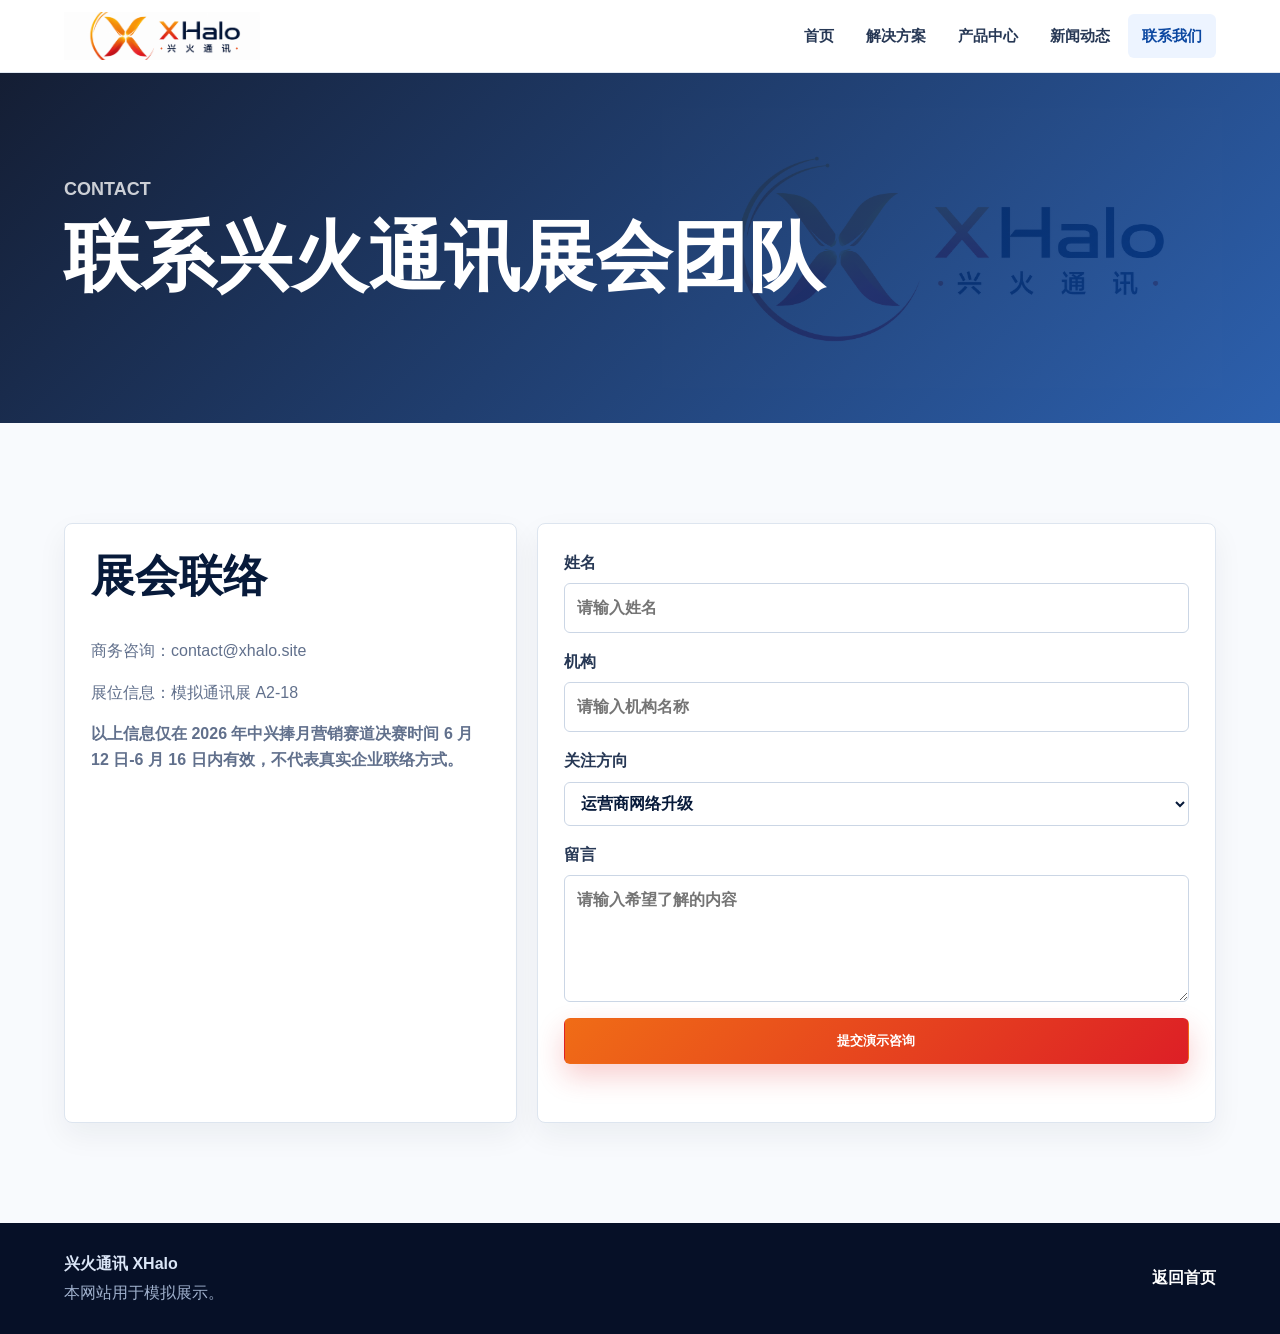
==== contact.html @ 293cfbe5 "Initial commit with Vercel configuration" ====
<!doctype html>
<html lang="zh-CN">
  <head>
    <meta charset="UTF-8" />
    <meta name="viewport" content="width=device-width, initial-scale=1.0" />
    <title>联系我们 | 兴火通讯 XHalo</title>
    <link rel="stylesheet" href="styles.css" />
  </head>
  <body>
    <header class="site-header">
      <a class="brand" href="index.html"><img src="assets/xhalo-logo.png" alt="兴火通讯 XHalo" /></a>
      <button class="nav-toggle" type="button" aria-label="打开导航" aria-expanded="false"><span></span><span></span><span></span></button>
      <nav class="site-nav" aria-label="主导航">
        <a href="index.html">首页</a>
        <a href="solutions.html">解决方案</a>
        <a href="products.html">产品中心</a>
        <a href="news.html">新闻动态</a>
        <a href="contact.html" aria-current="page">联系我们</a>
      </nav>
    </header>

    <main>
      <section class="page-hero">
        <p class="eyebrow">CONTACT</p>
        <h1>联系兴火通讯展会团队</h1>
      </section>

      <section class="section contact-layout">
        <div class="contact-panel">
          <h2>展会联络</h2>
          <p>商务咨询：contact@xhalo.site</p>
          <p>展位信息：模拟通讯展 A2-18</p>
          <p class="disclaimer">以上信息仅在 2026 年中兴捧月营销赛道决赛时间 6 月 12 日-6 月 16 日内有效，不代表真实企业联络方式。</p>
        </div>
        <form class="contact-form" id="demoForm">
          <label>
            姓名
            <input name="name" type="text" placeholder="请输入姓名" required />
          </label>
          <label>
            机构
            <input name="org" type="text" placeholder="请输入机构名称" required />
          </label>
          <label>
            关注方向
            <select name="interest">
              <option>运营商网络升级</option>
              <option>云网融合</option>
              <option>行业专网</option>
              <option>智能运维</option>
              <option>绿色低碳网络</option>
            </select>
          </label>
          <label>
            留言
            <textarea name="message" rows="4" placeholder="请输入希望了解的内容"></textarea>
          </label>
          <button class="btn primary" type="submit">提交演示咨询</button>
          <p class="form-note" role="status" aria-live="polite"></p>
        </form>
      </section>
    </main>

    <footer class="site-footer">
      <div><strong>兴火通讯 XHalo</strong><p>本网站用于模拟展示。</p></div>
      <a href="index.html">返回首页</a>
    </footer>
    <script src="app.js"></script>
  </body>
</html>
---- styles.css ----
:root {
  --ink: #071a3a;
  --muted: #61708c;
  --line: #dde5ef;
  --panel: #ffffff;
  --soft: #f4f7fb;
  --accent: #f06c16;
  --accent-red: #dd1f26;
  --blue: #0b47a1;
  --deep: #061027;
  --shadow: 0 24px 70px rgba(7, 26, 58, 0.14);
}

* {
  box-sizing: border-box;
}

body {
  margin: 0;
  color: var(--ink);
  background: #f8fafd;
  font-family: Inter, "PingFang SC", "Microsoft YaHei", Arial, sans-serif;
  line-height: 1.6;
}

a {
  color: inherit;
  text-decoration: none;
}

.site-header {
  position: sticky;
  top: 0;
  z-index: 10;
  display: flex;
  align-items: center;
  justify-content: space-between;
  min-height: 72px;
  padding: 12px clamp(20px, 5vw, 72px);
  background: rgba(255, 255, 255, 0.92);
  border-bottom: 1px solid rgba(221, 229, 239, 0.86);
  backdrop-filter: blur(16px);
}

.brand {
  display: flex;
  align-items: center;
  width: 196px;
  height: 48px;
  overflow: hidden;
}

.brand img {
  width: 100%;
  height: auto;
  display: block;
}

.site-nav {
  display: flex;
  align-items: center;
  gap: 4px;
}

.site-nav a {
  padding: 10px 14px;
  border-radius: 6px;
  color: #273855;
  font-size: 15px;
  font-weight: 600;
}

.site-nav a:hover,
.site-nav a[aria-current="page"] {
  color: var(--blue);
  background: #edf4ff;
}

.nav-toggle {
  display: none;
  width: 42px;
  height: 42px;
  border: 1px solid var(--line);
  border-radius: 6px;
  background: #fff;
}

.nav-toggle span {
  display: block;
  width: 18px;
  height: 2px;
  margin: 4px auto;
  background: var(--ink);
}

.news-hero-carousel {
  position: relative;
  min-height: calc(100vh - 72px);
  overflow: hidden;
  background: var(--deep);
}

.news-hero-track {
  display: flex;
  width: 300%;
  min-height: calc(100vh - 72px);
  transform: translateX(0);
  transition: transform 700ms ease;
}

.news-hero-slide {
  position: relative;
  flex: 0 0 100vw;
  min-height: calc(100vh - 72px);
  display: flex;
  align-items: flex-end;
  padding: clamp(84px, 12vw, 160px) clamp(20px, 5vw, 72px);
  color: #fff;
  overflow: hidden;
}

.news-hero-slide img {
  position: absolute;
  inset: 0;
  width: 100%;
  height: 100%;
  object-fit: cover;
  transform: scale(1.02);
}

.news-hero-slide::after {
  content: "";
  position: absolute;
  inset: 0;
  background:
    linear-gradient(90deg, rgba(6, 16, 39, 0.9) 0%, rgba(6, 16, 39, 0.65) 42%, rgba(6, 16, 39, 0.18) 100%),
    linear-gradient(180deg, rgba(6, 16, 39, 0.05), rgba(6, 16, 39, 0.48));
}

.news-hero-copy {
  position: relative;
  z-index: 1;
  max-width: 880px;
}

.news-hero-copy time {
  display: inline-flex;
  margin-bottom: 16px;
  color: #ffb547;
  font-weight: 900;
}

.news-hero-copy h1 {
  max-width: 920px;
  margin-bottom: 20px;
  font-size: clamp(38px, 5.8vw, 76px);
  line-height: 1.08;
}

.news-hero-copy p {
  max-width: 720px;
  margin-bottom: 30px;
  color: rgba(255, 255, 255, 0.82);
  font-size: 19px;
}

.news-hero-dots {
  position: absolute;
  left: clamp(20px, 5vw, 72px);
  bottom: 34px;
  display: flex;
  gap: 9px;
  z-index: 2;
}

.news-hero-dots button {
  width: 34px;
  height: 3px;
  padding: 0;
  border: 0;
  border-radius: 999px;
  background: rgba(255, 255, 255, 0.36);
  cursor: pointer;
  transition: background 180ms ease, width 180ms ease;
}

.news-hero-dots button.is-active {
  width: 46px;
  background: #ffb547;
}

.news-hero-dots button:focus-visible {
  outline: 2px solid #fff;
  outline-offset: 5px;
}

.hero {
  display: grid;
  grid-template-columns: minmax(0, 1.02fr) minmax(360px, 0.98fr);
  align-items: center;
  gap: clamp(28px, 5vw, 80px);
  min-height: calc(100vh - 72px);
  padding: clamp(48px, 8vw, 108px) clamp(20px, 5vw, 72px) 80px;
  background:
    radial-gradient(circle at 18% 18%, rgba(240, 108, 22, 0.12), transparent 26%),
    linear-gradient(135deg, #ffffff 0%, #eef5ff 54%, #f8fafd 100%);
}

.eyebrow {
  margin: 0 0 12px;
  color: var(--accent);
  font-size: 13px;
  font-weight: 800;
  letter-spacing: 0;
}

h1,
h2,
h3,
p {
  margin-top: 0;
}

.hero h1,
.page-hero h1 {
  max-width: 860px;
  margin-bottom: 22px;
  font-size: clamp(38px, 6vw, 76px);
  line-height: 1.08;
  letter-spacing: 0;
}

.hero-lede,
.page-hero p,
.intro-band p {
  max-width: 760px;
  color: var(--muted);
  font-size: 18px;
}

.hero-actions {
  display: flex;
  flex-wrap: wrap;
  gap: 14px;
  margin-top: 32px;
}

.btn {
  display: inline-flex;
  align-items: center;
  justify-content: center;
  min-height: 46px;
  padding: 12px 20px;
  border: 1px solid transparent;
  border-radius: 6px;
  font-weight: 800;
}

.btn.primary {
  color: #fff;
  background: linear-gradient(135deg, var(--accent), var(--accent-red));
  box-shadow: 0 12px 28px rgba(221, 31, 38, 0.22);
}

.btn.secondary {
  color: var(--blue);
  background: #fff;
  border-color: #bfd2ed;
}

.hero-visual {
  position: relative;
  min-height: 480px;
  border-radius: 8px;
  background:
    linear-gradient(135deg, rgba(6, 16, 39, 0.94), rgba(10, 52, 113, 0.9)),
    url("assets/xhalo-logo.png") center 68% / 92% auto no-repeat;
  box-shadow: var(--shadow);
  overflow: hidden;
}

.hero-visual::before {
  content: "";
  position: absolute;
  inset: 0;
  background-image:
    linear-gradient(rgba(255, 255, 255, 0.08) 1px, transparent 1px),
    linear-gradient(90deg, rgba(255, 255, 255, 0.08) 1px, transparent 1px);
  background-size: 42px 42px;
  mask-image: linear-gradient(180deg, black, transparent 76%);
}

.orbit {
  position: absolute;
  border: 1px solid rgba(255, 255, 255, 0.26);
  border-radius: 999px;
}

.orbit-one {
  inset: 54px;
}

.orbit-two {
  inset: 112px 70px 92px 70px;
}

.core-node {
  position: absolute;
  left: 50%;
  top: 50%;
  display: grid;
  place-items: center;
  width: 188px;
  height: 188px;
  transform: translate(-50%, -50%);
  border-radius: 50%;
  color: #fff;
  text-align: center;
  background: radial-gradient(circle at 36% 28%, #ffb547, #f06c16 45%, #bd1423 100%);
  box-shadow: 0 0 42px rgba(240, 108, 22, 0.45);
}

.core-node span {
  display: block;
  font-size: 34px;
  font-weight: 900;
  line-height: 1;
}

.core-node strong {
  display: block;
  max-width: 120px;
  font-size: 12px;
}

.signal-card {
  position: absolute;
  padding: 10px 14px;
  border: 1px solid rgba(255, 255, 255, 0.18);
  border-radius: 6px;
  color: #fff;
  background: rgba(255, 255, 255, 0.12);
  backdrop-filter: blur(10px);
  font-weight: 800;
}

.signal-card.top {
  top: 70px;
  left: 42px;
}

.signal-card.right {
  right: 34px;
  top: 45%;
}

.signal-card.bottom {
  left: 58px;
  bottom: 58px;
}

.section {
  padding: clamp(56px, 8vw, 100px) clamp(20px, 5vw, 72px);
}

.intro-band {
  display: grid;
  grid-template-columns: 0.9fr 1.1fr;
  gap: 32px;
  background: #fff;
  border-block: 1px solid var(--line);
}

.section-heading {
  max-width: 820px;
  margin-bottom: 34px;
}

.section-heading h2,
.intro-band h2,
.contact-panel h2 {
  font-size: clamp(28px, 4vw, 44px);
  line-height: 1.18;
}

.capability-grid,
.news-grid {
  display: grid;
  grid-template-columns: repeat(3, minmax(0, 1fr));
  gap: 18px;
}

.capability-grid article,
.news-grid article,
.contact-panel,
.contact-form {
  padding: 26px;
  border: 1px solid var(--line);
  border-radius: 8px;
  background: var(--panel);
  box-shadow: 0 12px 30px rgba(7, 26, 58, 0.06);
}

.capability-grid span {
  color: var(--accent);
  font-weight: 900;
}

.capability-grid h3,
.news-grid h2 {
  margin: 14px 0 10px;
  font-size: 22px;
}

.capability-grid p,
.news-grid p,
.solution-list p,
.product-row,
.contact-panel p {
  color: var(--muted);
}

.dark-section {
  color: #fff;
  background: linear-gradient(135deg, var(--deep), #092d62);
}

.dark-section .eyebrow,
.dark-section .disclaimer {
  color: #ffb547;
}

.proof-grid {
  display: grid;
  grid-template-columns: repeat(3, minmax(0, 1fr));
  gap: 18px;
  margin-bottom: 26px;
}

.proof-grid div {
  padding: 24px;
  border: 1px solid rgba(255, 255, 255, 0.14);
  border-radius: 8px;
  background: rgba(255, 255, 255, 0.08);
}

.proof-grid strong {
  display: block;
  font-size: 42px;
}

.page-hero {
  padding: clamp(56px, 8vw, 108px) clamp(20px, 5vw, 72px);
  background:
    linear-gradient(135deg, rgba(6, 16, 39, 0.94), rgba(11, 71, 161, 0.86)),
    url("assets/xhalo-logo.png") right 8% center / min(560px, 70vw) auto no-repeat;
  color: #fff;
}

.page-hero p {
  color: rgba(255, 255, 255, 0.78);
}

.solution-list {
  display: grid;
  gap: 18px;
}

.solution-list article {
  display: grid;
  grid-template-columns: 92px 1fr;
  gap: 24px;
  padding: 28px;
  border: 1px solid var(--line);
  border-radius: 8px;
  background: #fff;
}

.solution-index {
  color: var(--accent);
  font-size: 32px;
  font-weight: 900;
}

.product-table {
  display: grid;
  gap: 10px;
}

.product-row {
  display: grid;
  grid-template-columns: 0.72fr 1.2fr 1fr;
  gap: 18px;
  align-items: center;
  padding: 18px 20px;
  border: 1px solid var(--line);
  border-radius: 8px;
  background: #fff;
}

.product-row span:first-child {
  color: var(--ink);
  font-weight: 900;
}

.header-row {
  color: #fff;
  background: var(--deep);
  border-color: var(--deep);
  font-weight: 900;
}

.news-grid time {
  display: block;
  margin-top: 18px;
  color: var(--accent);
  font-weight: 900;
}

.news-grid img {
  width: 100%;
  aspect-ratio: 16 / 9;
  display: block;
  object-fit: cover;
  border-radius: 6px;
}

.contact-layout {
  display: grid;
  grid-template-columns: 0.8fr 1.2fr;
  gap: 20px;
}

.contact-form {
  display: grid;
  gap: 16px;
}

.contact-form label {
  display: grid;
  gap: 8px;
  color: #273855;
  font-weight: 800;
}

.contact-form input,
.contact-form select,
.contact-form textarea {
  width: 100%;
  min-height: 44px;
  padding: 11px 12px;
  border: 1px solid #cbd6e5;
  border-radius: 6px;
  color: var(--ink);
  font: inherit;
  background: #fff;
}

.contact-form textarea {
  resize: vertical;
}

.form-note,
.disclaimer {
  color: var(--accent-red);
  font-weight: 700;
}

.site-footer {
  display: flex;
  align-items: center;
  justify-content: space-between;
  gap: 20px;
  padding: 28px clamp(20px, 5vw, 72px);
  color: #dbe6f7;
  background: var(--deep);
}

.site-footer p {
  margin: 4px 0 0;
  color: #9fb0cc;
}

.site-footer a {
  color: #fff;
  font-weight: 900;
}

@media (max-width: 900px) {
  .site-header {
    min-height: 66px;
  }

  .brand {
    width: 154px;
  }

  .nav-toggle {
    display: block;
  }

  .site-nav {
    position: absolute;
    left: 16px;
    right: 16px;
    top: 72px;
    display: none;
    flex-direction: column;
    align-items: stretch;
    padding: 12px;
    border: 1px solid var(--line);
    border-radius: 8px;
    background: #fff;
    box-shadow: var(--shadow);
  }

  .site-nav.is-open {
    display: flex;
  }

  .hero,
  .intro-band,
  .contact-layout {
    grid-template-columns: 1fr;
  }

  .hero {
    min-height: auto;
  }

  .hero-visual {
    min-height: 380px;
  }

  .capability-grid,
  .news-grid,
  .proof-grid {
    grid-template-columns: 1fr;
  }

  .product-row {
    grid-template-columns: 1fr;
  }
}

@media (max-width: 560px) {
  .hero h1,
  .page-hero h1 {
    font-size: 36px;
  }

  .hero-visual {
    min-height: 320px;
  }

  .core-node {
    width: 146px;
    height: 146px;
  }

  .signal-card.right {
    right: 18px;
  }

  .solution-list article {
    grid-template-columns: 1fr;
  }

  .site-footer {
    align-items: flex-start;
    flex-direction: column;
  }
}

.site-header {
  flex-wrap: wrap;
}

.mega-menu {
  position: absolute;
  left: clamp(20px, 5vw, 72px);
  right: clamp(20px, 5vw, 72px);
  top: calc(100% - 1px);
  display: none;
  color: var(--ink);
}

.mega-menu.is-open {
  display: block;
}

.mega-panel {
  display: grid;
  grid-template-columns: minmax(230px, 0.28fr) 1fr;
  gap: 26px;
  max-height: min(72vh, 620px);
  padding: 26px;
  border: 1px solid rgba(203, 214, 229, 0.96);
  border-radius: 0 0 8px 8px;
  background: rgba(255, 255, 255, 0.98);
  box-shadow: 0 26px 70px rgba(7, 26, 58, 0.18);
  overflow: auto;
}

.mega-lead {
  padding: 22px;
  border-radius: 8px;
  color: #fff;
  background:
    linear-gradient(145deg, rgba(6, 16, 39, 0.92), rgba(11, 71, 161, 0.84)),
    url("assets/hero-network.png") center / cover no-repeat;
}

.mega-lead .eyebrow {
  color: #ffb547;
}

.mega-lead h2 {
  margin-bottom: 14px;
  font-size: 25px;
  line-height: 1.18;
}

.mega-lead p {
  margin-bottom: 0;
  color: rgba(255, 255, 255, 0.78);
}

.mega-grid {
  display: grid;
  grid-template-columns: repeat(3, minmax(0, 1fr));
  gap: 18px 26px;
}

.mega-column {
  min-width: 0;
}

.mega-column h3,
.mega-subgroup h4 {
  margin: 0 0 8px;
  color: var(--ink);
  font-size: 16px;
  line-height: 1.25;
}

.mega-subgroup h4 {
  margin-top: 16px;
  color: var(--blue);
  font-size: 14px;
}

.mega-column ul {
  display: grid;
  gap: 5px;
  margin: 0;
  padding: 0;
  list-style: none;
}

.mega-column li {
  color: #52627e;
  font-size: 14px;
  line-height: 1.45;
}

.mega-column li::before {
  content: "";
  display: inline-block;
  width: 5px;
  height: 5px;
  margin-right: 8px;
  border-radius: 50%;
  background: var(--accent);
  vertical-align: middle;
}

.mega-column .muted-item {
  color: #94a0b5;
}

.hero-visual {
  isolation: isolate;
  background: var(--deep);
}

.hero-visual img {
  position: absolute;
  inset: 0;
  width: 100%;
  height: 100%;
  object-fit: cover;
  filter: saturate(1.05) contrast(1.02);
}

.hero-visual::after {
  content: "";
  position: absolute;
  inset: 0;
  z-index: 1;
  background:
    linear-gradient(180deg, rgba(6, 16, 39, 0.05), rgba(6, 16, 39, 0.58)),
    radial-gradient(circle at 72% 26%, rgba(240, 108, 22, 0.28), transparent 30%);
}

.hero-caption {
  position: absolute;
  left: 24px;
  right: 24px;
  bottom: 24px;
  z-index: 2;
  display: flex;
  justify-content: space-between;
  gap: 16px;
  padding: 18px;
  border: 1px solid rgba(255, 255, 255, 0.2);
  border-radius: 8px;
  color: #fff;
  background: rgba(6, 16, 39, 0.55);
  backdrop-filter: blur(12px);
}

.hero-caption span,
.hero-caption strong {
  display: block;
}

.hero-caption span {
  color: #ffb547;
  font-weight: 900;
}

.feature-split {
  display: grid;
  grid-template-columns: minmax(0, 1.05fr) minmax(320px, 0.95fr);
  gap: clamp(24px, 5vw, 70px);
  align-items: center;
  background: #fff;
}

.feature-media {
  overflow: hidden;
  border-radius: 8px;
  box-shadow: var(--shadow);
}

.feature-media {
  aspect-ratio: 16 / 10;
}

.feature-media img {
  width: 100%;
  height: 100%;
  display: block;
  object-fit: cover;
}

.feature-copy h2 {
  margin-bottom: 18px;
  font-size: clamp(30px, 4vw, 50px);
  line-height: 1.12;
}

.feature-copy p {
  color: var(--muted);
  font-size: 18px;
}

.mini-metrics {
  display: grid;
  grid-template-columns: repeat(3, minmax(0, 1fr));
  gap: 12px;
  margin-top: 28px;
}

.mini-metrics div {
  min-height: 112px;
  padding: 18px;
  border: 1px solid var(--line);
  border-radius: 8px;
  background: var(--soft);
}

.mini-metrics strong {
  display: block;
  color: var(--accent-red);
  font-size: 28px;
  line-height: 1;
}

.mini-metrics span {
  display: block;
  margin-top: 10px;
  color: var(--muted);
  font-size: 14px;
}

.case-section {
  background: linear-gradient(180deg, #f8fafd 0%, #ffffff 100%);
}

.case-feature {
  display: grid;
  grid-template-columns: minmax(0, 0.92fr) minmax(320px, 1.08fr);
  gap: 30px;
  align-items: center;
  margin-bottom: 20px;
  padding: 24px;
  border: 1px solid var(--line);
  border-radius: 8px;
  background: #fff;
  box-shadow: var(--shadow);
}

.case-feature img {
  width: 100%;
  aspect-ratio: 16 / 10;
  display: block;
  object-fit: cover;
  border-radius: 8px;
}

.case-feature h3 {
  margin: 10px 0 12px;
  font-size: clamp(28px, 4vw, 46px);
  line-height: 1.16;
}

.case-feature p,
.case-grid p {
  color: var(--muted);
}

.case-grid {
  display: grid;
  grid-template-columns: repeat(4, minmax(0, 1fr));
  gap: 16px;
}

.case-grid article {
  min-height: 220px;
  padding: 22px;
  border: 1px solid var(--line);
  border-radius: 8px;
  background: #fff;
  box-shadow: 0 12px 30px rgba(7, 26, 58, 0.06);
}

.case-location {
  color: var(--accent);
  font-size: 13px;
  font-weight: 900;
}

.case-grid h3 {
  margin: 10px 0 10px;
  font-size: 21px;
  line-height: 1.25;
}

@media (max-width: 1100px) {
  .mega-grid {
    grid-template-columns: repeat(2, minmax(0, 1fr));
  }
}

@media (max-width: 900px) {
  .mega-menu {
    display: none !important;
  }

  .feature-split,
  .case-feature {
    grid-template-columns: 1fr;
  }

  .case-grid {
    grid-template-columns: repeat(2, minmax(0, 1fr));
  }

}

@media (max-width: 560px) {
  .hero-caption,
  .mini-metrics {
    grid-template-columns: 1fr;
  }

  .hero-caption {
    display: grid;
    left: 16px;
    right: 16px;
    bottom: 16px;
  }

  .news-hero-carousel,
  .news-hero-track,
  .news-hero-slide {
    min-height: 72vh;
  }

  .news-hero-copy h1 {
    font-size: 34px;
  }

  .case-grid {
    grid-template-columns: 1fr;
  }
}
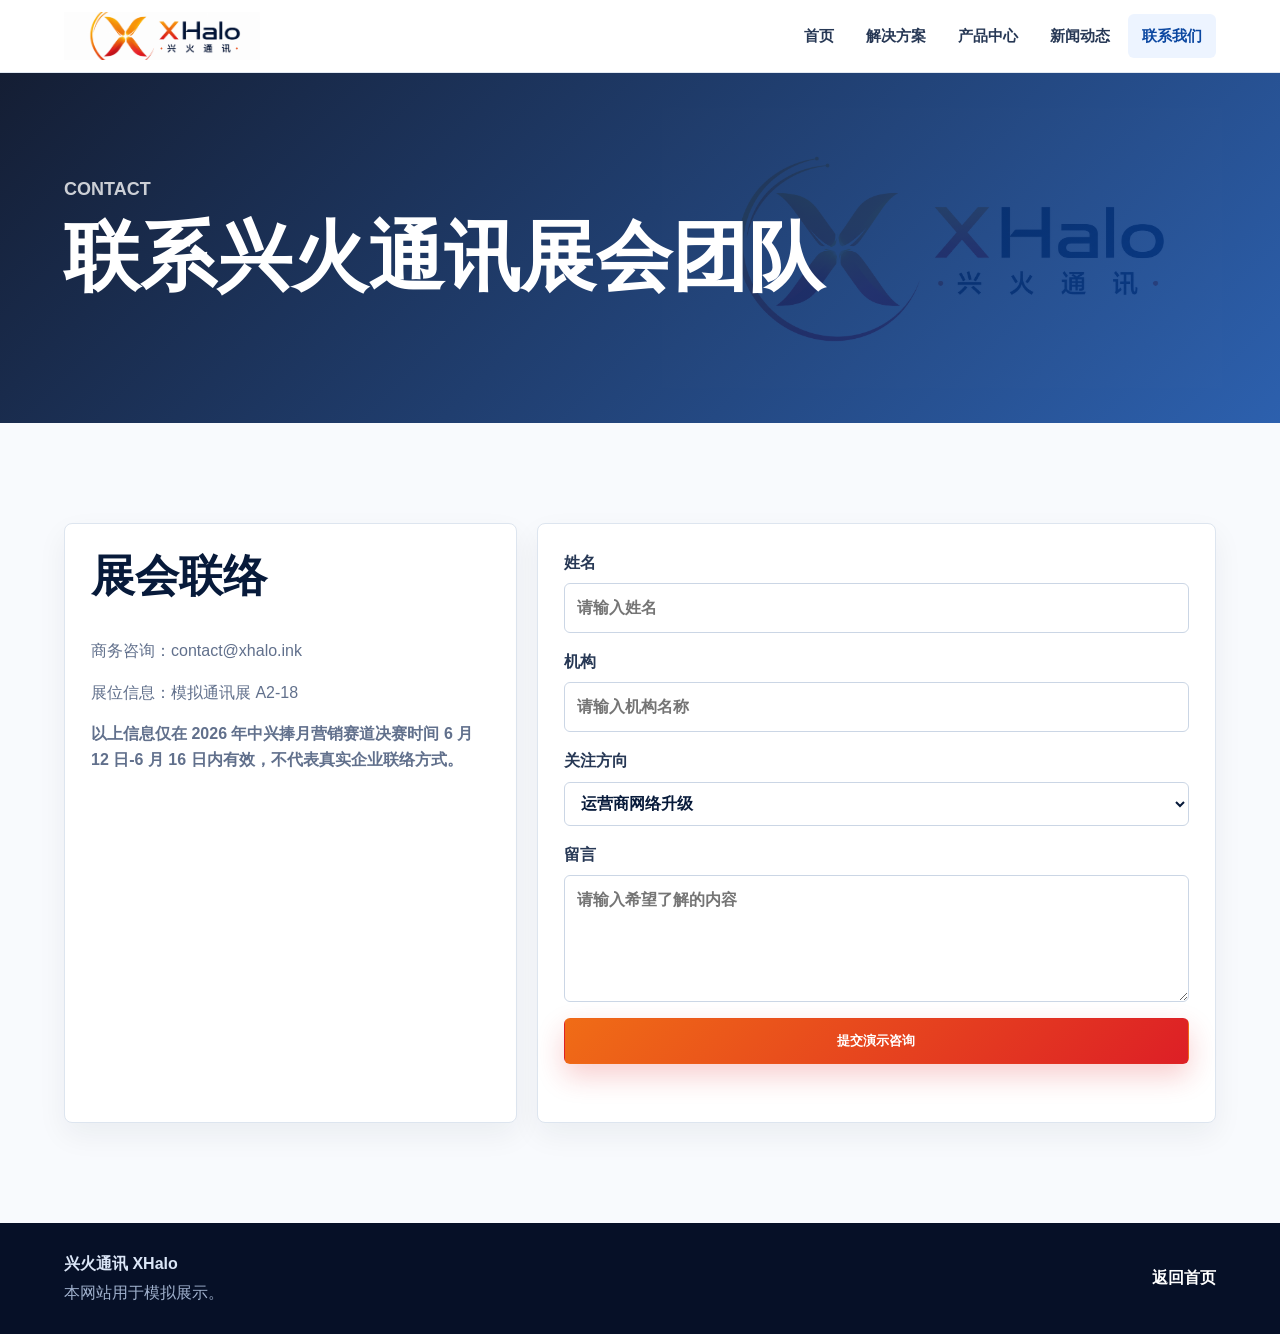
==== commit c90d43b4: "Update contact.html" ====
--- a/contact.html
+++ b/contact.html
@@ -28,7 +28,7 @@
       <section class="section contact-layout">
         <div class="contact-panel">
           <h2>展会联络</h2>
-          <p>商务咨询：contact@xhalo.site</p>
+          <p>商务咨询：contact@xhalo.ink</p>
           <p>展位信息：模拟通讯展 A2-18</p>
           <p class="disclaimer">以上信息仅在 2026 年中兴捧月营销赛道决赛时间 6 月 12 日-6 月 16 日内有效，不代表真实企业联络方式。</p>
         </div>
